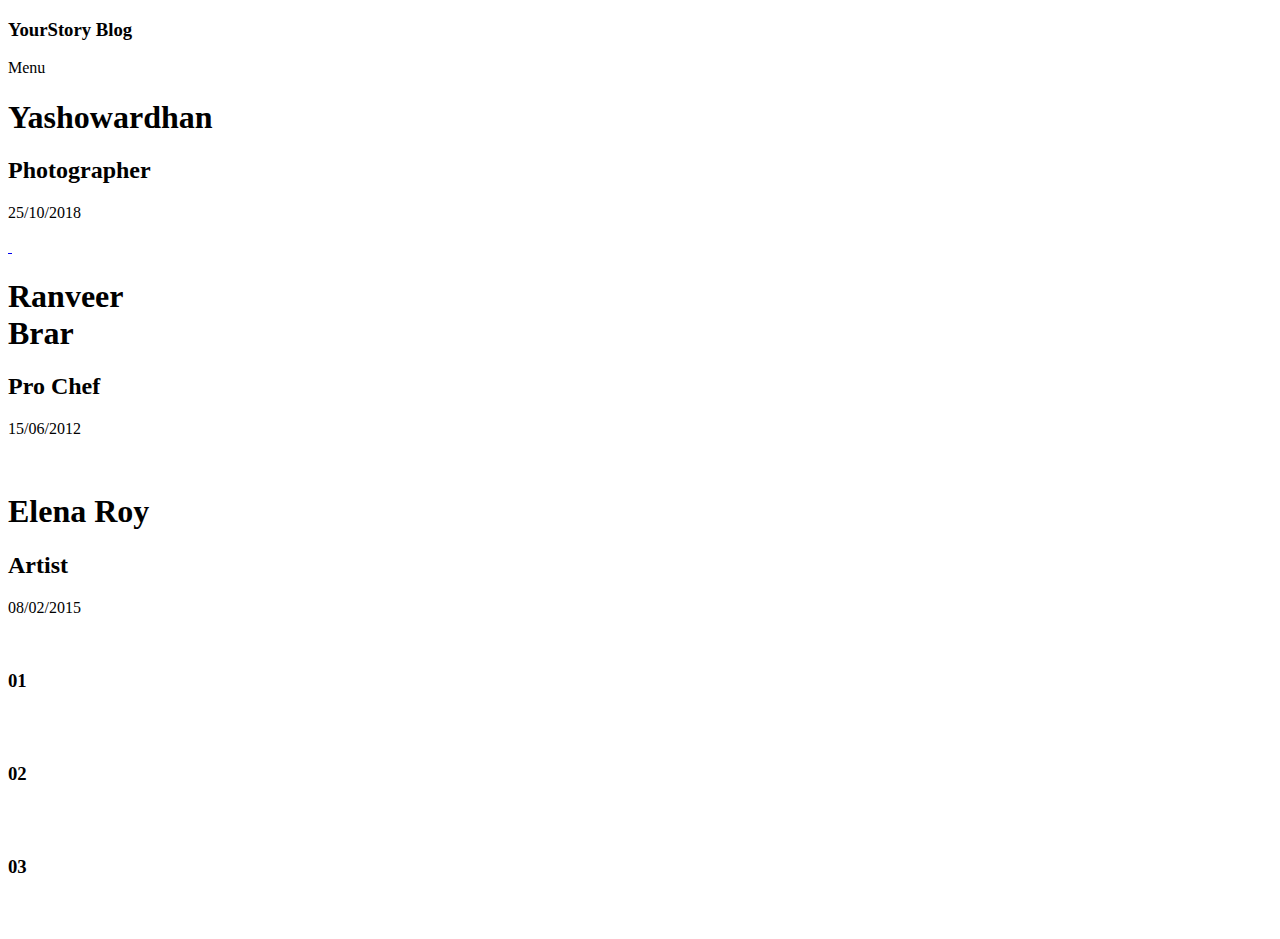
==== index.html @ 83c6ce9e "add my name as photographer" ====
<!DOCTYPE html>
<html lang="en">

<head>
    <meta charset="UTF-8">
    <meta name="viewport" content="width=device-width, initial-scale=1.0">
    <meta http-equiv="X-UA-Compatible" content="ie=edge">
    <title>YourStory</title>

    <!-- Custom Styling -->
    <link rel="stylesheet" href="css/styles.css">

</head>

<body>
    <div class="portfolio">
        <header>
            <nav>
                <h3 class="brand">YourStory Blog</h3>
                <div class="menu">Menu</div>
            </nav>
        </header>

        <main>
            <!-- Photographer Page -->
            <section class="page photographer">
                <div class="details">
                    <h1>Yashowardhan</h1>
                    <h2>Photographer</h2>
                    <p>25/10/2018</p>
                </div>
                <div class="profile">
                    <a href="photographer.html">
                    <img class = "model-left" src="images/photo_left@2x.png" alt="">
                    <img class = "model-right" src="images/photo_right@2x.png" alt="">
                    </a>
                </div>
            </section>

            <!-- Pro Chef Page -->
            <section class="page chef">
                <div class="details">
                    <h1>Ranveer<br> Brar</h1>
                    <h2>Pro Chef</h2>
                    <p>15/06/2012</p>
                </div>
                <div class="profile">
                    <img class = "model-left" src="images/cook_left@2x.png" alt="">
                    <img class = "model-right" src="images/cook_right@2x.png" alt="">
                </div>
            </section>

            <!-- Artist Page -->
            <section class="page artist">
                <div class="details">
                    <h1>Elena Roy</h1>
                    <h2>Artist</h2>
                    <p>08/02/2015</p>
                </div>
                <div class="profile">
                    <img class = "model-left" src="images/artist_left@2x.png" alt="">
                    <img class = "model-right" src="images/artist_right@2x.png" alt="">
                </div>
            </section>

            <div class="pages">
                <div class="page1 activePage">
                    <h3>01</h3>
                    <svg
                    class="slide active" 
                    xmlns="http://www.w3.org/2000/svg" width="30" height="30" viewBox="0 0 30 30">
                        <g id="dotActive" fill="#fff" stroke="#707070" stroke-width="1">
                            <circle cx="15" cy="15" r="15" stroke="none" />
                        </g>
                    </svg>
                </div>

                <div class="page2">
                    <h3>02</h3>
                    <svg class="slide" xmlns="http://www.w3.org/2000/svg" width="30" height="30" viewBox="0 0 30 30">
                        <g id="dotActive" fill="#fff" stroke="#707070" stroke-width="1">
                            <circle cx="15" cy="15" r="15" stroke="none" />
                        </g>
                    </svg>
                </div>

                <div class="page3">
                    <h3>03</h3>
                    <svg class="slide" xmlns="http://www.w3.org/2000/svg" width="30" height="30" viewBox="0 0 30 30">
                        <g id="dotActive" fill="#fff" stroke="#707070" stroke-width="1">
                            <circle cx="15" cy="15" r="15" stroke="none" />
                        </g>
                    </svg>
                </div>
            </div>
        </main>

    </div>

    <script src="js/app.js"></script>
</body>

</html>
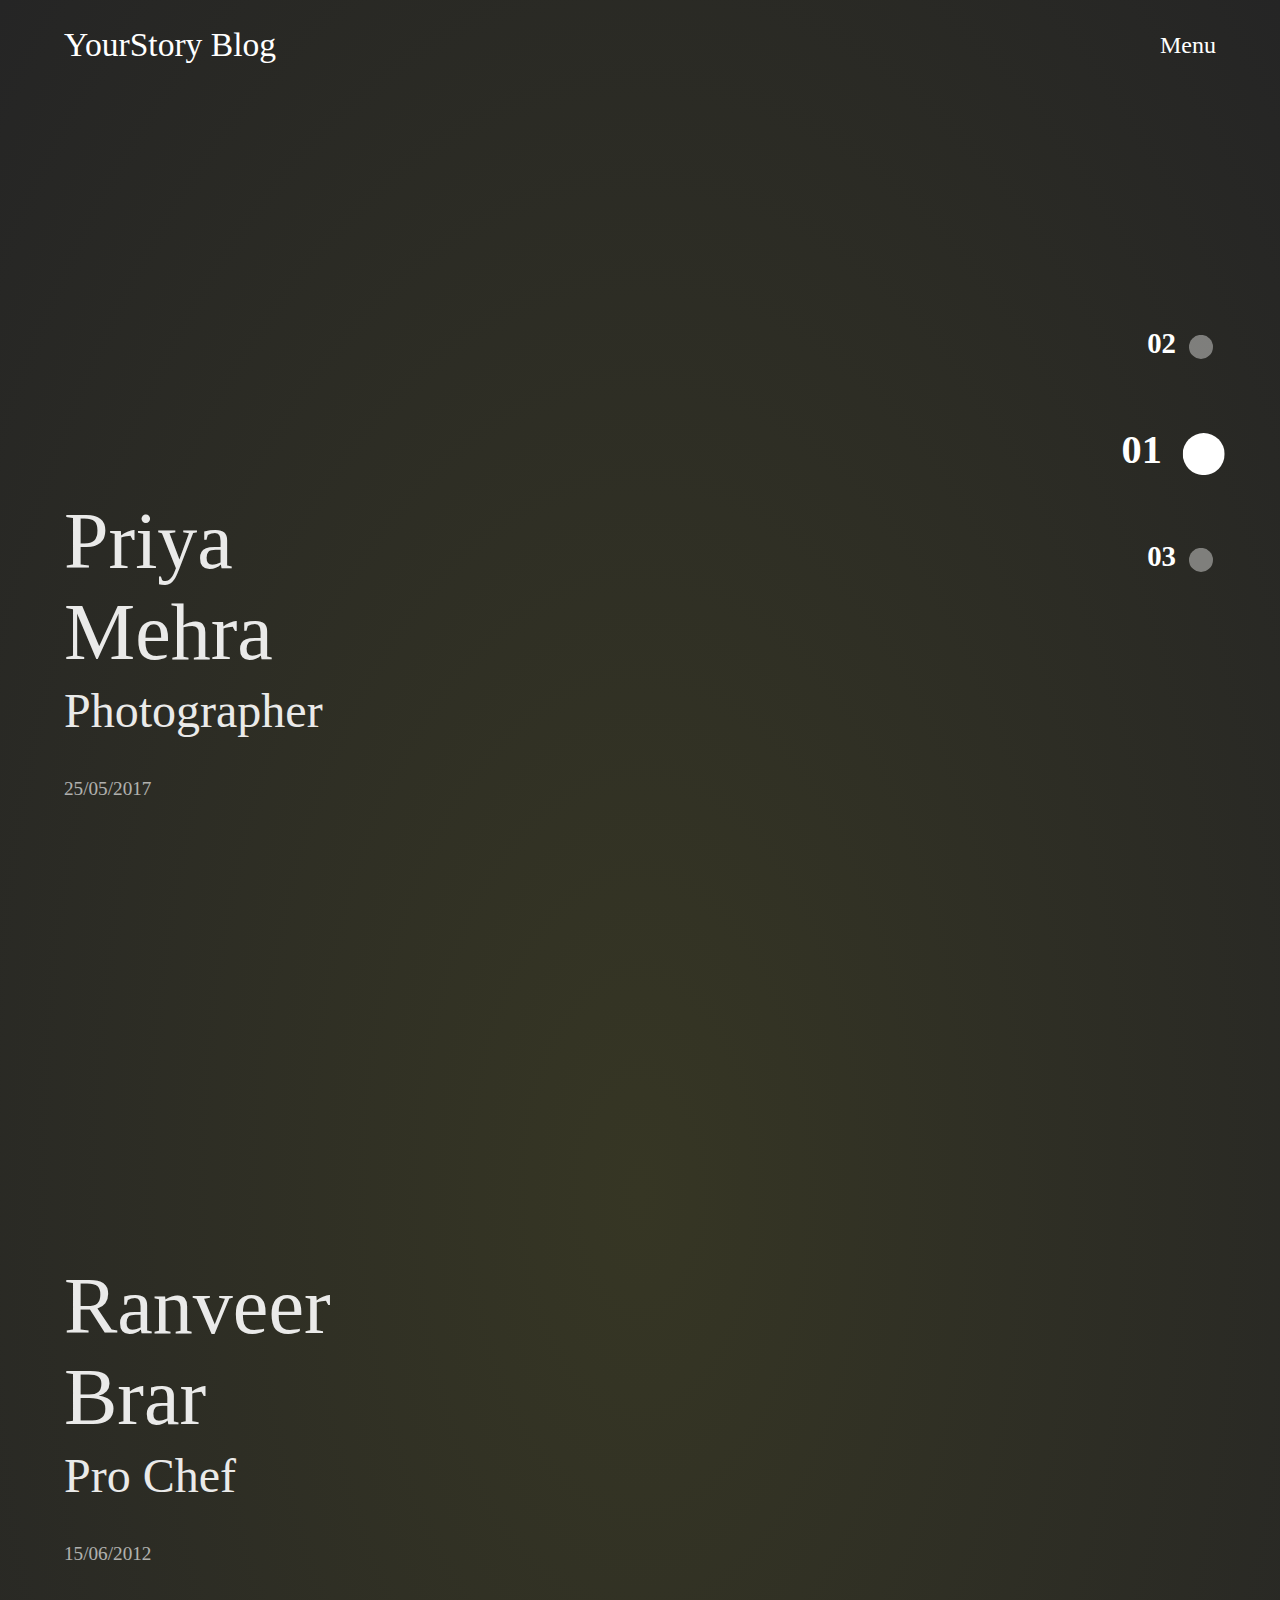
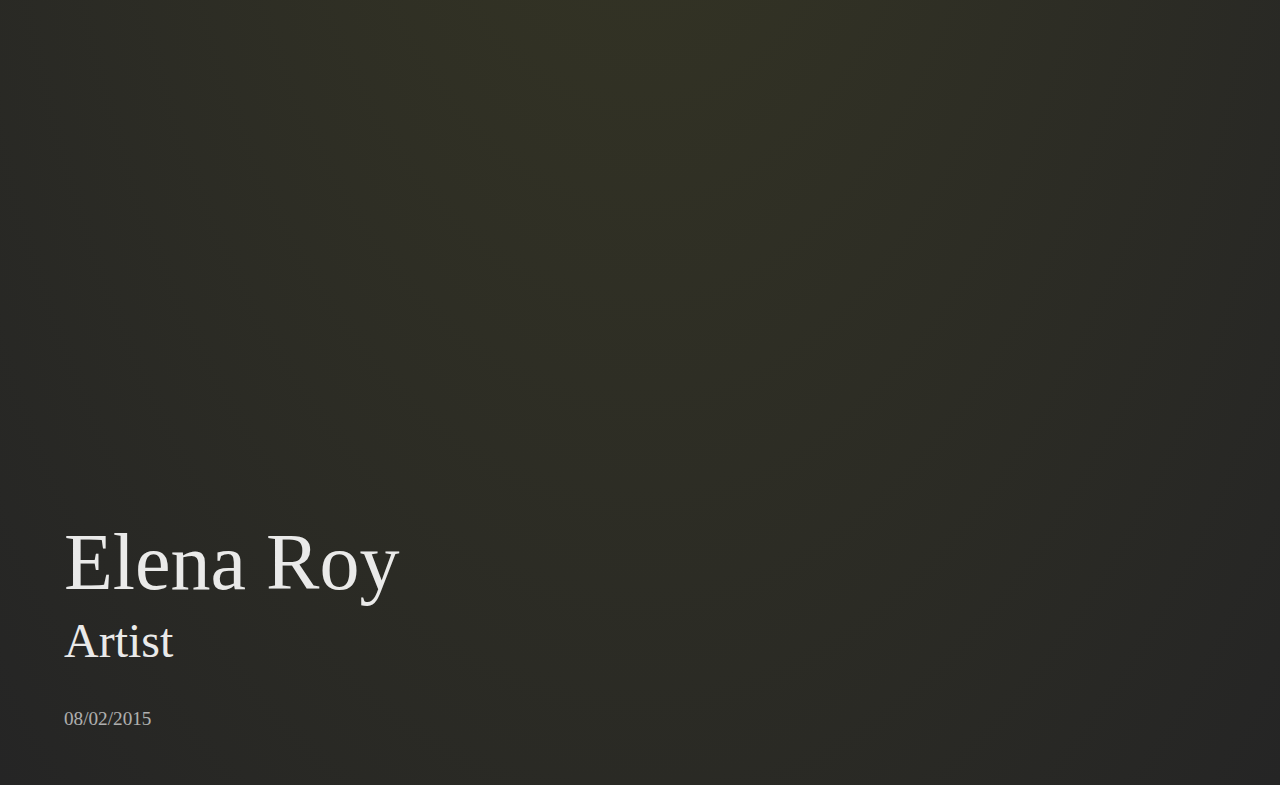
==== commit da6072ec: "Incude the Pro Chef Page to the and link to main page" ====
--- a/index.html
+++ b/index.html
@@ -25,9 +25,9 @@
             <!-- Photographer Page -->
             <section class="page photographer">
                 <div class="details">
-                    <h1>Yashowardhan</h1>
+                    <h1>Priya Mehra</h1>
                     <h2>Photographer</h2>
-                    <p>25/10/2018</p>
+                    <p>25/05/2017</p>
                 </div>
                 <div class="profile">
                     <a href="photographer.html">
@@ -45,8 +45,10 @@
                     <p>15/06/2012</p>
                 </div>
                 <div class="profile">
+                    <a href="chef.html">
                     <img class = "model-left" src="images/cook_left@2x.png" alt="">
                     <img class = "model-right" src="images/cook_right@2x.png" alt="">
+                    </a>
                 </div>
             </section>
 
--- a/css/styles.css
+++ b/css/styles.css
@@ -0,0 +1,169 @@
+*, *::before {
+    margin: 0%;
+    padding: 0%;
+    box-sizing: border-box;
+}
+
+@font-face {
+    font-family: AirwaysPersonal;
+    src: url('../fonts/Airways-personal.ttf');
+}
+
+@font-face {
+    font-family: AdobeSong-light;
+    src: url('../fonts/AdobeSongStd-Light.otf');
+}
+
+body {
+    font-family: AdobeSong-light;
+}
+
+.portfolio {
+    color: white;
+    background: radial-gradient(#363624, #252525);
+}
+
+nav {
+    z-index: 2;
+    min-height: 10vh;
+    width: 90%;
+    margin: auto;
+    display: flex;
+    justify-content: space-between;
+    align-items: center;
+    padding: 20px 0px;
+    font-size: 1.5em;
+}
+
+.brand {
+    font-family: AirwaysPersonal;
+    font-size: 1.4em;
+    font-weight: 100;
+}
+
+.page {
+    padding-top: 5vh;
+    min-height: 85vh;
+    display: grid;
+    grid-template-columns: 5% 1fr 1fr 1fr 5%;
+}
+
+.profile a{
+    overflow: hidden;
+    height: 500px;
+    align-self: center;
+    justify-self: center;
+    display: flex;
+}
+
+.profile {
+    overflow: hidden;
+    height: 500px;
+    align-self: center;
+    justify-self: center;
+    display: flex;
+}
+
+.profile img {
+    height: 500px;
+    transition: transform 0.3s ease-out;
+    cursor: pointer; 
+}
+
+.model-right {
+    transform: translate(0%, 10%);
+}
+
+.model-left {
+    transform: translate(0%, -10%);
+}
+
+.profile:hover .model-right{
+    transform: translate(0%, 0%);
+}
+
+.profile:hover .model-left {
+    transform: translate(0%, 0%);
+}
+
+.details {
+    grid-column: 2/3;
+    align-self: end;
+    opacity: 0.9;
+}
+
+.details h1,h2 {
+    font-family: AirwaysPersonal;
+    font-weight: 10;
+}
+
+.details h1 {
+    display: inline-block;
+    font-size: 5em;
+}
+
+.details h2 {
+    font-size: 3em;
+    padding: 5px 0px;
+}
+
+.details p{
+    font-size: 1.2em;
+    padding: 35px 0px 55px 0px;
+    opacity: 0.7;   
+}
+
+.pages {
+    position: absolute;
+    right: 5%;
+    top: 50%;
+    transform: translateY(-50%);
+}
+
+.pages > div {
+    display: flex;
+    align-items: center;
+    justify-content: space-between;  
+}
+
+.pages h3 {
+    font-size: 1.8em;
+    padding: 90px 10px;
+}
+
+.pages svg {
+    align-self: center;
+    display: flex;
+    cursor: pointer;
+    opacity: 0.4;
+    color: white;
+    transform: scale(0.8) translateY(12%);
+}
+
+.pages .activePage {
+    padding: 150px 0;
+    position: absolute;
+    top: 50%;
+    transform: translateY(-50%) scale(1.4);
+}
+
+.pages .activePage h3 {
+    transform: translateX(-20%);
+}
+
+.pages .active {
+    transform: translateX(-17%) translateY(8%);
+    opacity: 1;
+}
+
+.author {
+    font-family: AirwaysPersonal;
+}
+
+.menu .text-white a {
+    color: white;
+}
+
+.text-white {
+    color: white;
+}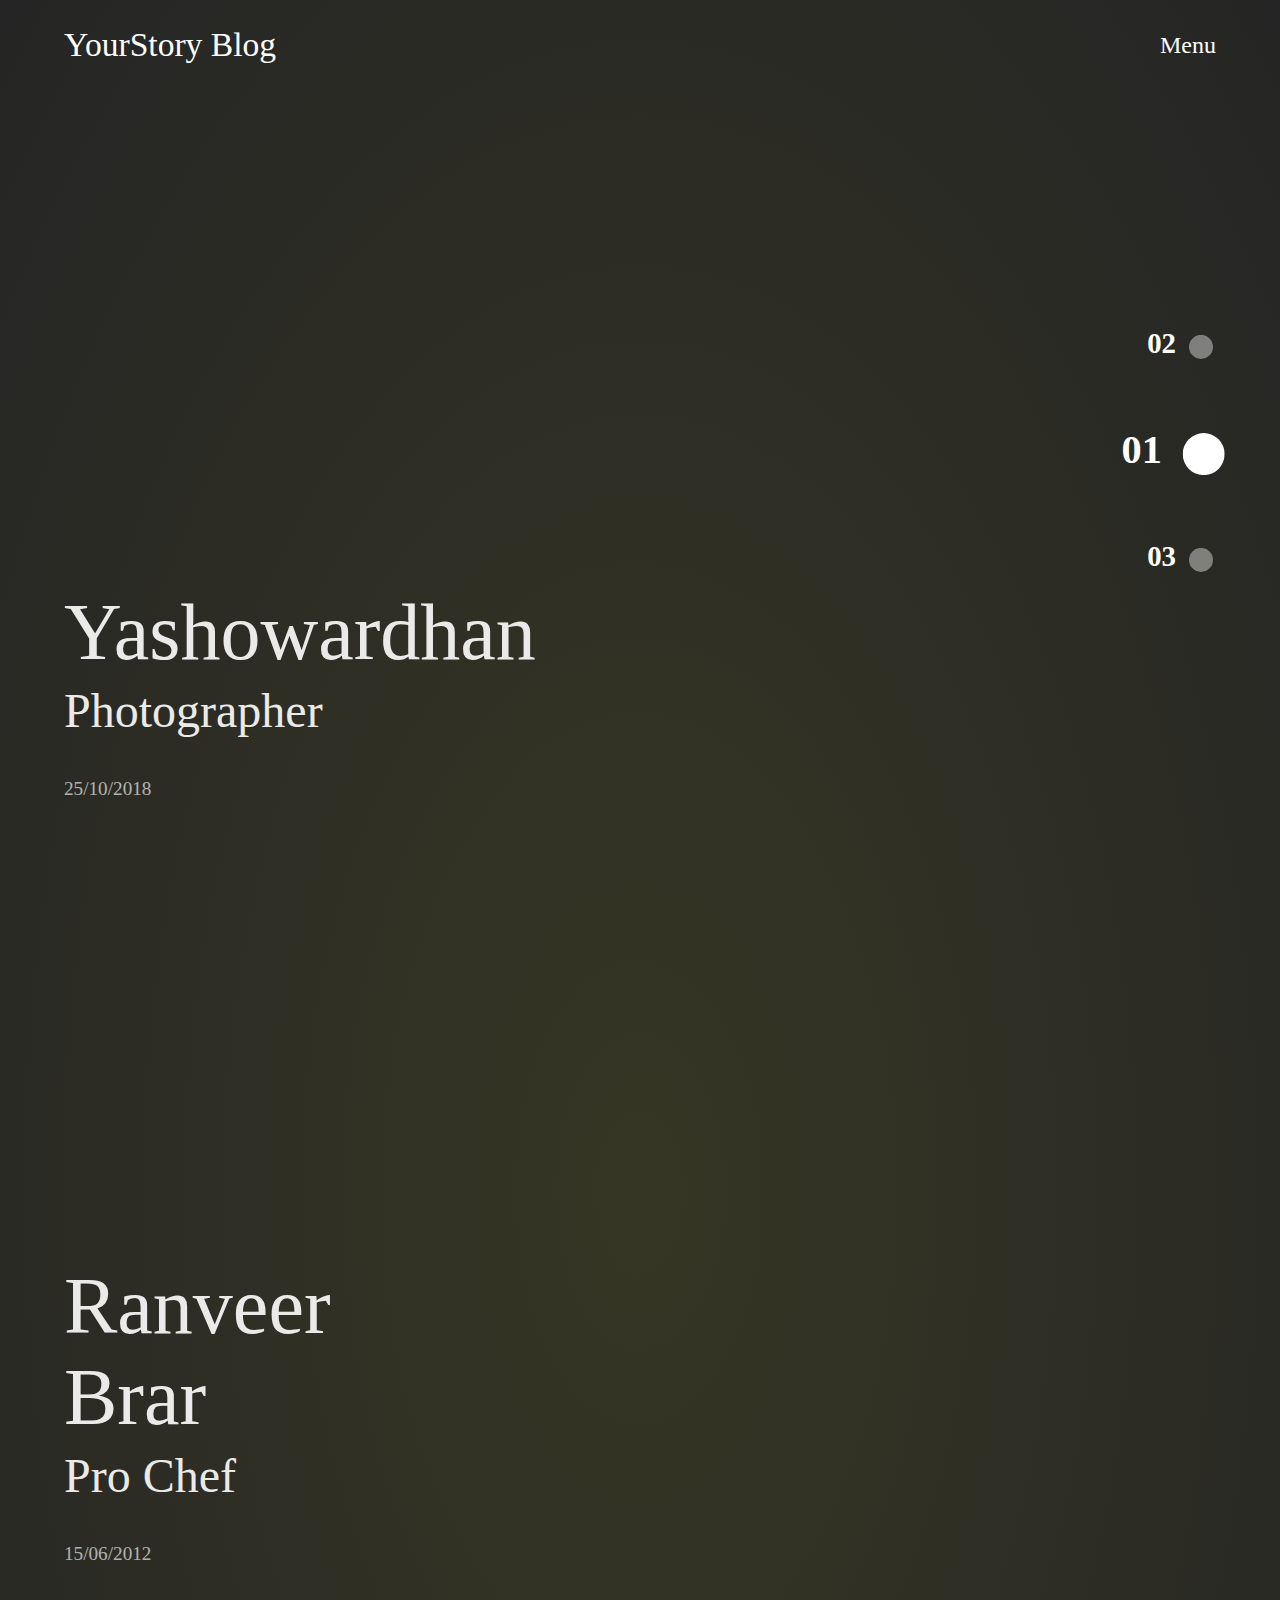
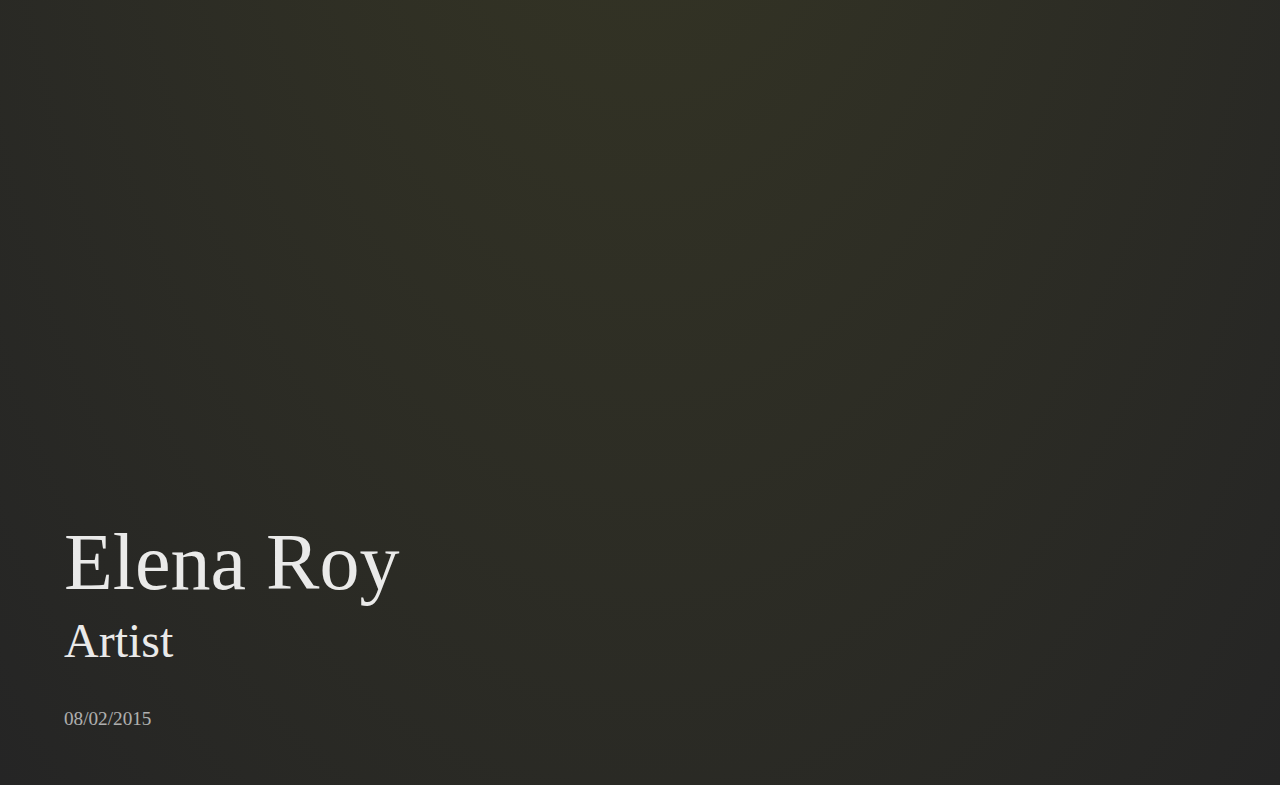
==== commit 52ec0e5f: "Merge pull request #7 from yashowardhan01/master" ====
--- a/index.html
+++ b/index.html
@@ -25,9 +25,9 @@
             <!-- Photographer Page -->
             <section class="page photographer">
                 <div class="details">
-                    <h1>Priya Mehra</h1>
+                    <h1>Yashowardhan</h1>
                     <h2>Photographer</h2>
-                    <p>25/05/2017</p>
+                    <p>25/10/2018</p>
                 </div>
                 <div class="profile">
                     <a href="photographer.html">
@@ -45,10 +45,8 @@
                     <p>15/06/2012</p>
                 </div>
                 <div class="profile">
-                    <a href="chef.html">
                     <img class = "model-left" src="images/cook_left@2x.png" alt="">
                     <img class = "model-right" src="images/cook_right@2x.png" alt="">
-                    </a>
                 </div>
             </section>
 
--- a/css/styles.css
+++ b/css/styles.css
@@ -160,10 +160,6 @@
     font-family: AirwaysPersonal;
 }
 
-.menu .text-white a {
-    color: white;
-}
-
 .text-white {
     color: white;
 }